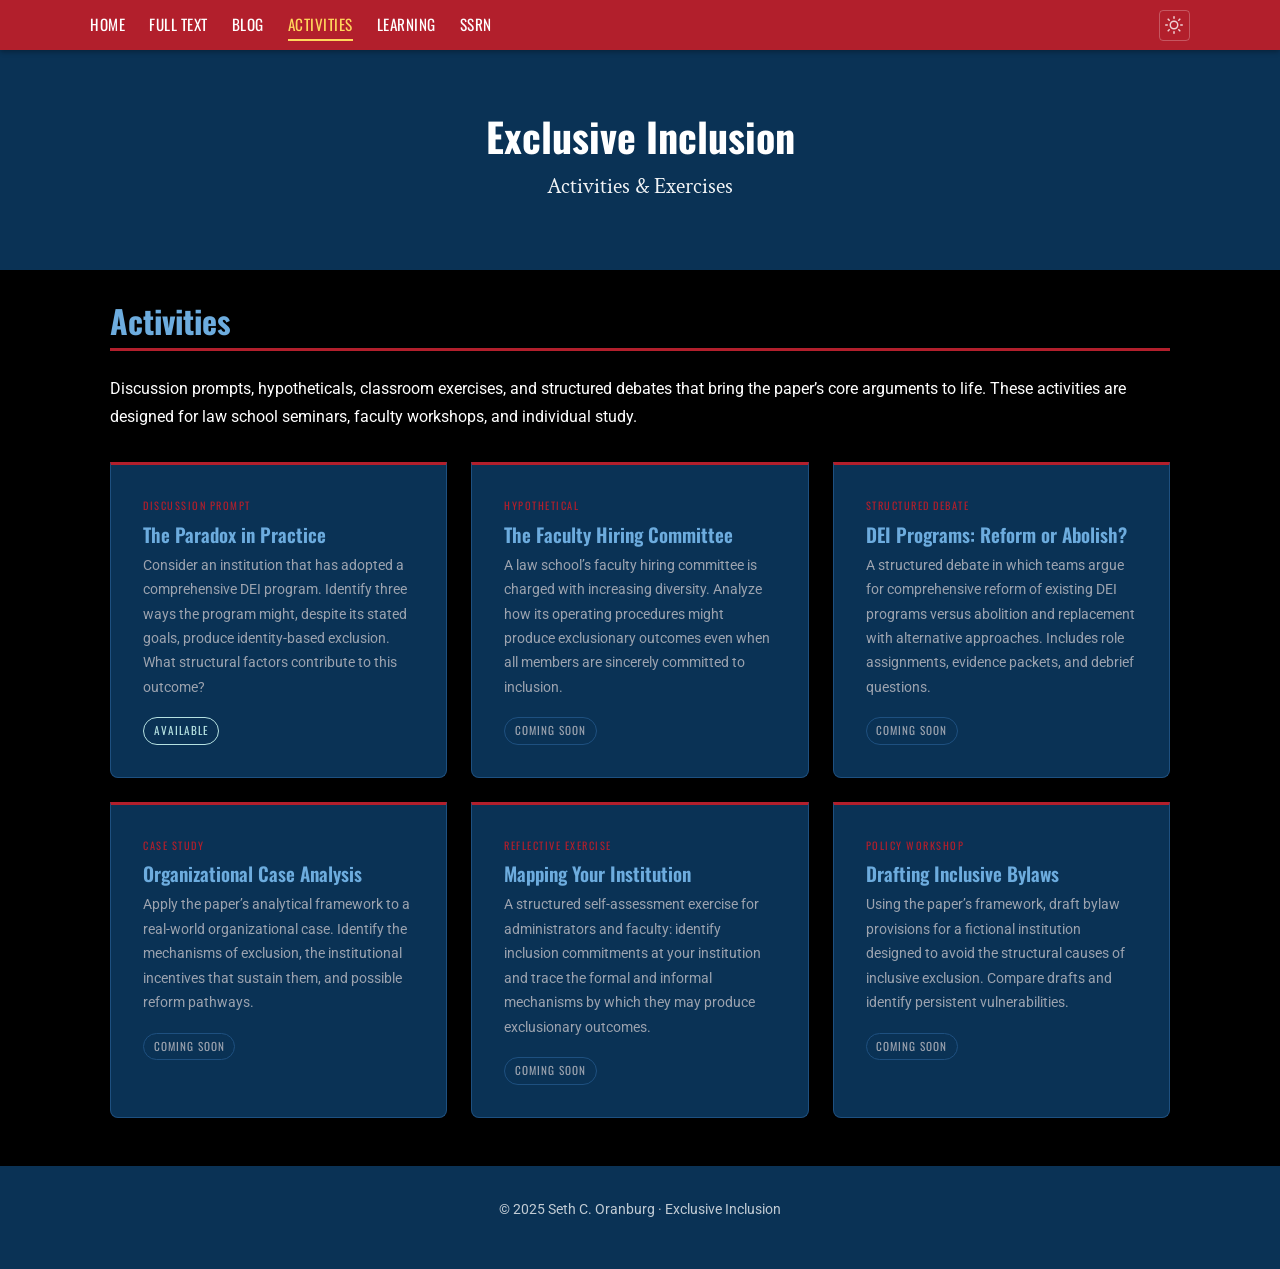
==== activities/index.html @ 9da7eeea "Add site structure: landing page, paper, blog, activities, learning, inbox, and shared oranburg-styl" ====
<!DOCTYPE html>
<html lang="en" data-theme="dark">
<head>
  <meta charset="UTF-8">
  <meta name="viewport" content="width=device-width, initial-scale=1.0">
  <title>Activities — Exclusive Inclusion</title>
  <meta name="description" content="Discussion prompts, hypotheticals, and classroom exercises for Exclusive Inclusion by Seth C. Oranburg.">
  <link rel="preconnect" href="https://fonts.googleapis.com">
  <link rel="preconnect" href="https://fonts.gstatic.com" crossorigin>
  <link href="https://fonts.googleapis.com/css2?family=Crimson+Text:ital,wght@0,400;0,600;0,700;1,400;1,600&family=Oswald:wght@200..700&family=Roboto:ital,wght@0,400;0,500;1,400&display=swap" rel="stylesheet">
  <link rel="stylesheet" href="../assets/css/oranburg-style.css">
  <style>
    .activity-grid {
      display: grid;
      grid-template-columns: repeat(auto-fit, minmax(300px, 1fr));
      gap: var(--space-lg);
      margin: var(--space-xl) 0;
    }
    .activity-card {
      background: var(--bg-secondary);
      border: 1px solid var(--border);
      border-top: 3px solid var(--accent-red);
      border-radius: 0 0 var(--radius-md) var(--radius-md);
      padding: var(--space-xl);
    }
    .activity-type {
      font-family: var(--font-headline);
      font-size: 0.65rem;
      text-transform: uppercase;
      letter-spacing: 1.5px;
      color: var(--accent-red);
      margin-bottom: var(--space-sm);
      display: block;
    }
    .activity-card h3 {
      font-family: var(--font-headline);
      font-size: 1.2rem;
      color: var(--accent);
      margin: 0 0 var(--space-sm);
    }
    .activity-card p {
      color: var(--muted);
      font-size: 0.9rem;
      margin: 0 0 var(--space-md);
    }
    .activity-card .status {
      font-family: var(--font-headline);
      font-size: 0.7rem;
      text-transform: uppercase;
      letter-spacing: 1px;
      color: var(--muted);
      border: 1px solid var(--border);
      border-radius: var(--radius-pill);
      padding: 0.2rem 0.6rem;
      display: inline-block;
    }
    .activity-card .status.available {
      color: var(--teal);
      border-color: var(--teal);
    }
  </style>
  <script>
    (function(){
      try { var t=localStorage.getItem('ei-theme'); document.documentElement.setAttribute('data-theme',t==='light'||t==='dark'?t:'dark'); } catch(e){}
    })();
  </script>
</head>
<body>
  <nav class="site-nav" aria-label="Site navigation">
    <ul>
      <li><a href="../">Home</a></li>
      <li><a href="../paper/">Full Text</a></li>
      <li><a href="../blog/">Blog</a></li>
      <li><a href="../activities/" aria-current="page">Activities</a></li>
      <li><a href="../learning/">Learning</a></li>
      <li><a href="https://dx.doi.org/10.2139/ssrn.6423378" target="_blank" rel="noopener noreferrer">SSRN</a></li>
      <li>
        <button class="theme-toggle" id="themeToggle" aria-label="Toggle light/dark mode">
          <svg class="icon-sun" width="18" height="18" viewBox="0 0 24 24" fill="none" stroke="currentColor" stroke-width="2" stroke-linecap="round" stroke-linejoin="round" aria-hidden="true"><circle cx="12" cy="12" r="5"/><line x1="12" y1="1" x2="12" y2="3"/><line x1="12" y1="21" x2="12" y2="23"/><line x1="4.22" y1="4.22" x2="5.64" y2="5.64"/><line x1="18.36" y1="18.36" x2="19.78" y2="19.78"/><line x1="1" y1="12" x2="3" y2="12"/><line x1="21" y1="12" x2="23" y2="12"/><line x1="4.22" y1="19.78" x2="5.64" y2="18.36"/><line x1="18.36" y1="5.64" x2="19.78" y2="4.22"/></svg>
          <svg class="icon-moon" width="18" height="18" viewBox="0 0 24 24" fill="none" stroke="currentColor" stroke-width="2" stroke-linecap="round" stroke-linejoin="round" aria-hidden="true"><path d="M21 12.79A9 9 0 1 1 11.21 3 7 7 0 0 0 21 12.79z"/></svg>
        </button>
      </li>
    </ul>
  </nav>

  <header class="site-header">
    <a href="../" class="site-title">Exclusive Inclusion</a>
    <p class="site-tagline">Activities &amp; Exercises</p>
  </header>

  <main class="site-content">
    <h2>Activities</h2>
    <p>Discussion prompts, hypotheticals, classroom exercises, and structured debates that bring the paper&rsquo;s core arguments to life. These activities are designed for law school seminars, faculty workshops, and individual study.</p>

    <div class="activity-grid">
      <div class="activity-card">
        <span class="activity-type">Discussion Prompt</span>
        <h3>The Paradox in Practice</h3>
        <p>Consider an institution that has adopted a comprehensive DEI program. Identify three ways the program might, despite its stated goals, produce identity-based exclusion. What structural factors contribute to this outcome?</p>
        <span class="status available">Available</span>
      </div>

      <div class="activity-card">
        <span class="activity-type">Hypothetical</span>
        <h3>The Faculty Hiring Committee</h3>
        <p>A law school&rsquo;s faculty hiring committee is charged with increasing diversity. Analyze how its operating procedures might produce exclusionary outcomes even when all members are sincerely committed to inclusion.</p>
        <span class="status">Coming Soon</span>
      </div>

      <div class="activity-card">
        <span class="activity-type">Structured Debate</span>
        <h3>DEI Programs: Reform or Abolish?</h3>
        <p>A structured debate in which teams argue for comprehensive reform of existing DEI programs versus abolition and replacement with alternative approaches. Includes role assignments, evidence packets, and debrief questions.</p>
        <span class="status">Coming Soon</span>
      </div>

      <div class="activity-card">
        <span class="activity-type">Case Study</span>
        <h3>Organizational Case Analysis</h3>
        <p>Apply the paper&rsquo;s analytical framework to a real-world organizational case. Identify the mechanisms of exclusion, the institutional incentives that sustain them, and possible reform pathways.</p>
        <span class="status">Coming Soon</span>
      </div>

      <div class="activity-card">
        <span class="activity-type">Reflective Exercise</span>
        <h3>Mapping Your Institution</h3>
        <p>A structured self-assessment exercise for administrators and faculty: identify inclusion commitments at your institution and trace the formal and informal mechanisms by which they may produce exclusionary outcomes.</p>
        <span class="status">Coming Soon</span>
      </div>

      <div class="activity-card">
        <span class="activity-type">Policy Workshop</span>
        <h3>Drafting Inclusive Bylaws</h3>
        <p>Using the paper&rsquo;s framework, draft bylaw provisions for a fictional institution designed to avoid the structural causes of inclusive exclusion. Compare drafts and identify persistent vulnerabilities.</p>
        <span class="status">Coming Soon</span>
      </div>
    </div>
  </main>

  <footer class="site-footer">
    <p>&copy; 2025 Seth C. Oranburg &middot; <a href="../">Exclusive Inclusion</a></p>
  </footer>

  <script>
    document.getElementById('themeToggle').addEventListener('click', function() {
      var html = document.documentElement;
      var next = html.getAttribute('data-theme') === 'dark' ? 'light' : 'dark';
      html.setAttribute('data-theme', next);
      try { localStorage.setItem('ei-theme', next); } catch(e) {}
    });
  </script>
</body>
</html>
---- assets/css/oranburg-style.css ----
/* ==========================================================================
   Oranburg Style — Shared Design Tokens & Base Styles
   Canonical style foundation shared across all Oranburg academic sites.
   ========================================================================== */

/* ---------- Design Tokens ---------- */

:root, [data-theme="dark"] {
  --blue-deep:    #0A3255;
  --blue-bright:  #2459A9;
  --blue-light:   #6DACDE;
  --red-deep:     #B21F2C;
  --red-bright:   #E82F35;
  --red-light:    #E96955;
  --yellow:       #FFD65C;
  --teal:         #B5E1E1;

  --bg:           #000000;
  --bg-secondary: #0A3255;
  --bg-soft:      #0D3D68;
  --text:         #FFFFFF;
  --muted:        #9CA3AF;
  --border:       #1E5080;
  --accent:       #6DACDE;
  --accent-2:     #B5E1E1;
  --accent-red:   #B21F2C;

  --font-headline: 'Oswald', sans-serif;
  --font-body:     'Roboto', sans-serif;
  --font-accent:   'Crimson Text', serif;
  --font-mono:     'Roboto Mono', 'Consolas', 'Courier New', monospace;

  --max-width:     1100px;
  --radius-sm:     4px;
  --radius-md:     8px;
  --radius-pill:   999px;

  --space-xs:  0.25rem;
  --space-sm:  0.5rem;
  --space-md:  1rem;
  --space-lg:  1.5rem;
  --space-xl:  2rem;
  --space-2xl: 3rem;
  --space-3xl: 4rem;
}

[data-theme="light"] {
  --bg:           #FFFFFF;
  --bg-secondary: #F8F9FA;
  --bg-soft:      #E9ECEF;
  --text:         #000000;
  --muted:        #555555;
  --border:       #D0D8E4;
  --accent:       #2459A9;
  --accent-2:     #1a3e7a;
  --accent-red:   #B21F2C;
}

/* ---------- Reset & Base ---------- */

*, *::before, *::after { box-sizing: border-box; }

body {
  margin: 0;
  font-family: var(--font-body);
  font-size: 1rem;
  line-height: 1.7;
  color: var(--text);
  background: var(--bg);
}

a { color: var(--accent); text-decoration: none; transition: color 0.2s; }
a:hover { color: var(--accent-2); }
img { max-width: 100%; height: auto; display: block; }
p { margin: 0 0 var(--space-md); }

.authority, .literary { font-family: var(--font-accent); }

/* ---------- Typography ---------- */

h1 {
  font-family: var(--font-headline);
  font-size: 2.5rem;
  font-weight: 700;
  line-height: 1.1;
  color: var(--accent);
}

h2 {
  font-family: var(--font-headline);
  font-size: 2rem;
  font-weight: 700;
  line-height: 1.2;
  color: var(--accent);
  margin-bottom: var(--space-lg);
  border-bottom: 3px solid var(--accent-red);
  padding-bottom: var(--space-sm);
}

h3 {
  font-family: var(--font-headline);
  font-size: 1.4rem;
  font-weight: 600;
  line-height: 1.2;
  color: var(--accent-2);
  margin: var(--space-xl) 0 var(--space-md) 0;
}

h4 {
  font-family: var(--font-body);
  font-size: 1.1rem;
  font-weight: 500;
  color: var(--accent-red);
  margin: var(--space-lg) 0 var(--space-sm) 0;
}

blockquote {
  font-family: var(--font-accent);
  font-size: 1.15rem;
  line-height: 1.8;
  color: var(--accent-2);
  border-left: 4px solid var(--accent-red);
  margin: var(--space-xl) 0;
  padding: var(--space-md) var(--space-xl);
  background: var(--bg-secondary);
  border-radius: 0 var(--radius-md) var(--radius-md) 0;
}

/* ---------- Header ---------- */

.site-header {
  background: var(--bg-secondary);
  color: var(--text);
  padding: var(--space-3xl) var(--space-xl);
  text-align: center;
}

.site-title {
  font-family: var(--font-headline);
  font-size: 2.5rem;
  font-weight: 700;
  line-height: 1.1;
  color: var(--text);
  text-decoration: none;
  display: block;
}

.site-title:hover { color: var(--yellow); }

.site-tagline {
  font-family: var(--font-accent);
  font-size: 1.4rem;
  opacity: 0.95;
  margin: 0.6rem 0 0;
}

/* ---------- Navigation ---------- */

.site-nav {
  background-color: var(--red-deep);
  padding: 0.6rem var(--space-md);
  position: sticky;
  top: 0;
  z-index: 100;
  box-shadow: 0 2px 5px rgba(0, 0, 0, 0.3);
}

.site-nav ul {
  list-style: none;
  margin: 0 auto;
  padding: 0;
  display: flex;
  flex-wrap: wrap;
  align-items: center;
  gap: var(--space-xs) var(--space-lg);
  max-width: var(--max-width);
  justify-content: center;
}

.site-nav li:last-child { margin-left: auto; }

.site-nav a {
  color: #FFFFFF;
  text-decoration: none;
  font-family: var(--font-headline);
  font-size: 0.95rem;
  text-transform: uppercase;
  letter-spacing: 0.5px;
  padding: var(--space-xs) 0;
  border-bottom: 2px solid transparent;
  transition: border-color 0.2s, color 0.2s;
}

.site-nav a:hover,
.site-nav a:focus-visible,
.site-nav a[aria-current="page"] {
  color: var(--yellow);
  border-bottom-color: var(--yellow);
}

/* ---------- Theme Toggle ---------- */

.theme-toggle {
  background: transparent;
  border: 1px solid rgba(255, 255, 255, 0.25);
  border-radius: var(--radius-sm);
  padding: 0.35rem;
  cursor: pointer;
  display: flex;
  align-items: center;
  justify-content: center;
  color: rgba(255, 255, 255, 0.8);
  transition: border-color 0.2s, color 0.2s;
}

.theme-toggle:hover,
.theme-toggle:focus-visible {
  border-color: var(--yellow);
  color: var(--yellow);
}

[data-theme="dark"] .theme-toggle .icon-moon { display: none; }
[data-theme="dark"] .theme-toggle .icon-sun  { display: block; }
[data-theme="light"] .theme-toggle .icon-sun  { display: none; }
[data-theme="light"] .theme-toggle .icon-moon { display: block; }

/* ---------- Main Content ---------- */

.site-content {
  max-width: var(--max-width);
  margin: var(--space-xl) auto;
  padding: 0 1.25rem;
}

/* ---------- Cards ---------- */

.card-grid {
  display: grid;
  grid-template-columns: repeat(auto-fit, minmax(280px, 1fr));
  gap: var(--space-lg);
  margin: var(--space-xl) 0;
}

.card {
  display: block;
  background: var(--bg-secondary);
  border: 1px solid var(--border);
  border-radius: var(--radius-md);
  padding: var(--space-xl);
  text-decoration: none;
  color: var(--text);
  transition: border-color 0.2s, transform 0.2s;
}

.card:hover {
  border-color: var(--accent);
  transform: translateY(-3px);
  color: var(--text);
}

.card-label {
  font-family: var(--font-headline);
  font-size: 0.65rem;
  text-transform: uppercase;
  letter-spacing: 1.5px;
  color: var(--accent-red);
  margin-bottom: var(--space-sm);
  display: block;
}

.card h3 {
  font-family: var(--font-headline);
  font-size: 1.2rem;
  color: var(--accent);
  margin: 0 0 var(--space-xs);
}

.card p {
  color: var(--muted);
  font-size: 0.9rem;
  margin: 0;
}

/* ---------- Buttons ---------- */

.btn {
  display: inline-block;
  padding: 0.6rem 1.5rem;
  border-radius: var(--radius-md);
  font-family: var(--font-headline);
  font-size: 0.95rem;
  text-decoration: none;
  transition: transform 0.2s;
  cursor: pointer;
  border: none;
}

.btn:hover { transform: translateY(-2px); }

.btn-primary {
  background: var(--red-deep);
  color: #fff;
}

.btn-primary:hover { color: #fff; background: var(--red-bright); }

.btn-secondary {
  background: var(--bg-soft);
  color: var(--accent);
  border: 1px solid var(--border);
}

/* ---------- Footer ---------- */

.site-footer {
  background: var(--blue-deep);
  color: rgba(255, 255, 255, 0.75);
  text-align: center;
  padding: var(--space-xl) var(--space-md);
  font-size: 0.85rem;
  margin-top: var(--space-2xl);
}

.site-footer a {
  color: rgba(255, 255, 255, 0.75);
  transition: color 0.2s;
}

.site-footer a:hover { color: var(--yellow); }

/* ---------- Responsive ---------- */

@media (max-width: 600px) {
  .site-header { padding: 2.5rem 1.25rem; }
  .site-title { font-size: 1.75rem; }
  h1 { font-size: 2rem; }
  h2 { font-size: 1.5rem; }
}
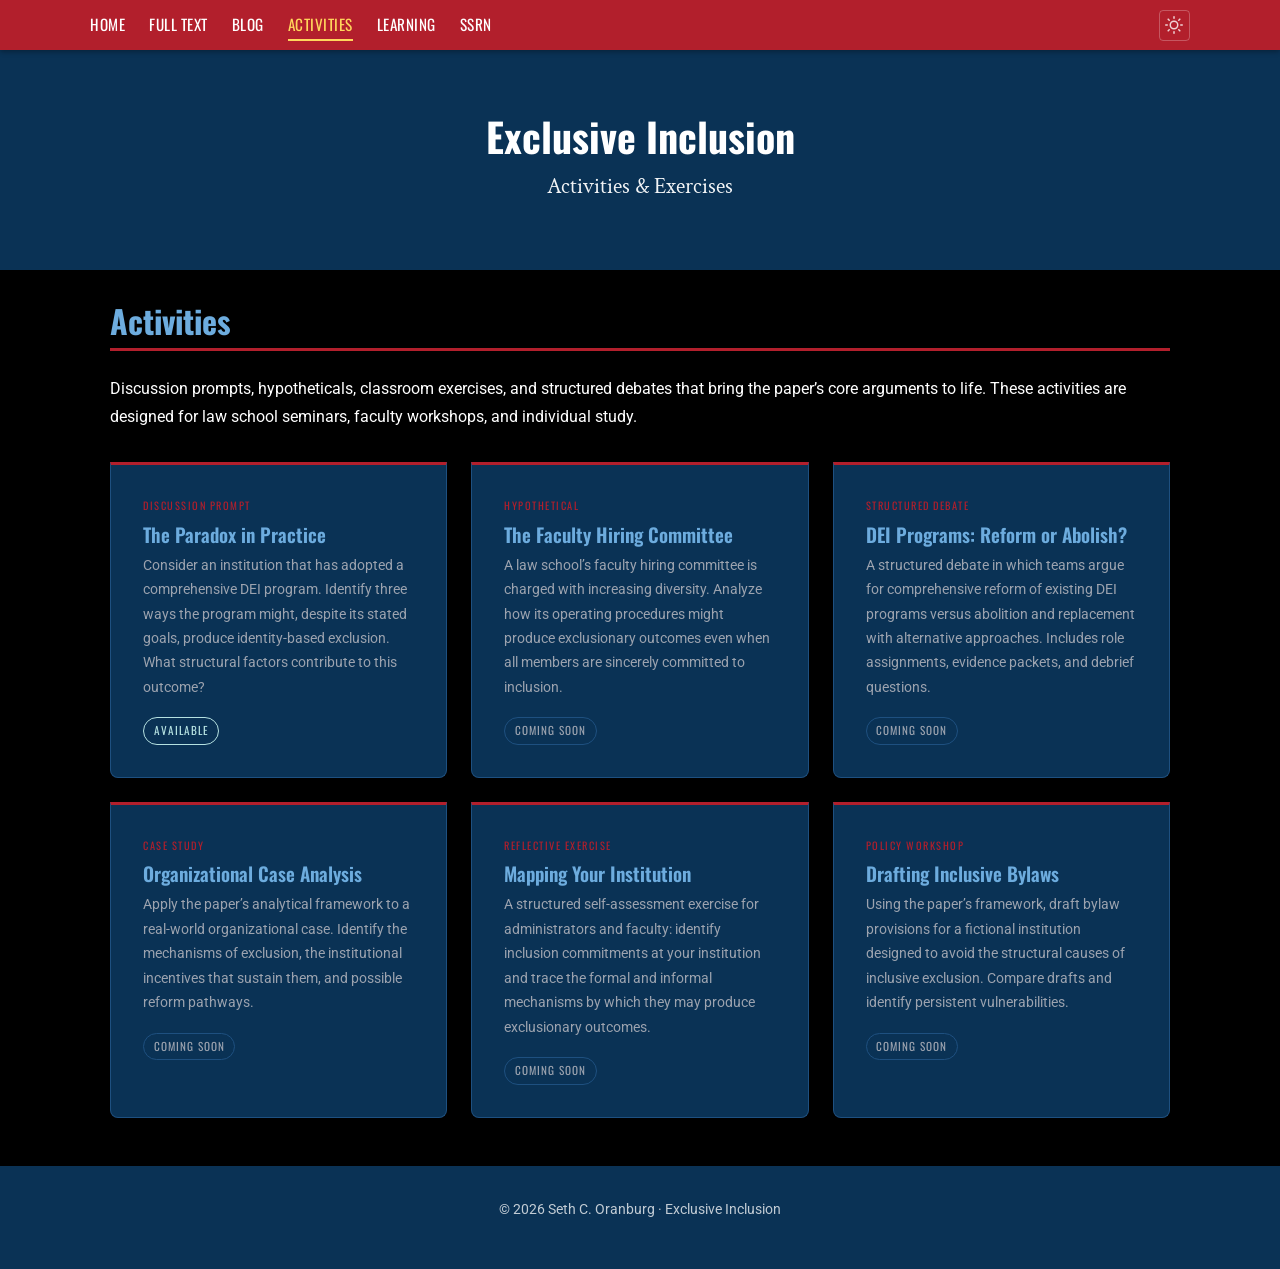
==== commit f65cb04a: "feat: add ExI Legal Universe Map (D3.js), fix network.html data loading, fix copyright year Agent-Lo" ====
--- a/activities/index.html
+++ b/activities/index.html
@@ -138,7 +138,7 @@
   </main>
 
   <footer class="site-footer">
-    <p>&copy; 2025 Seth C. Oranburg &middot; <a href="../">Exclusive Inclusion</a></p>
+    <p>&copy; 2026 Seth C. Oranburg &middot; <a href="../">Exclusive Inclusion</a></p>
   </footer>
 
   <script>
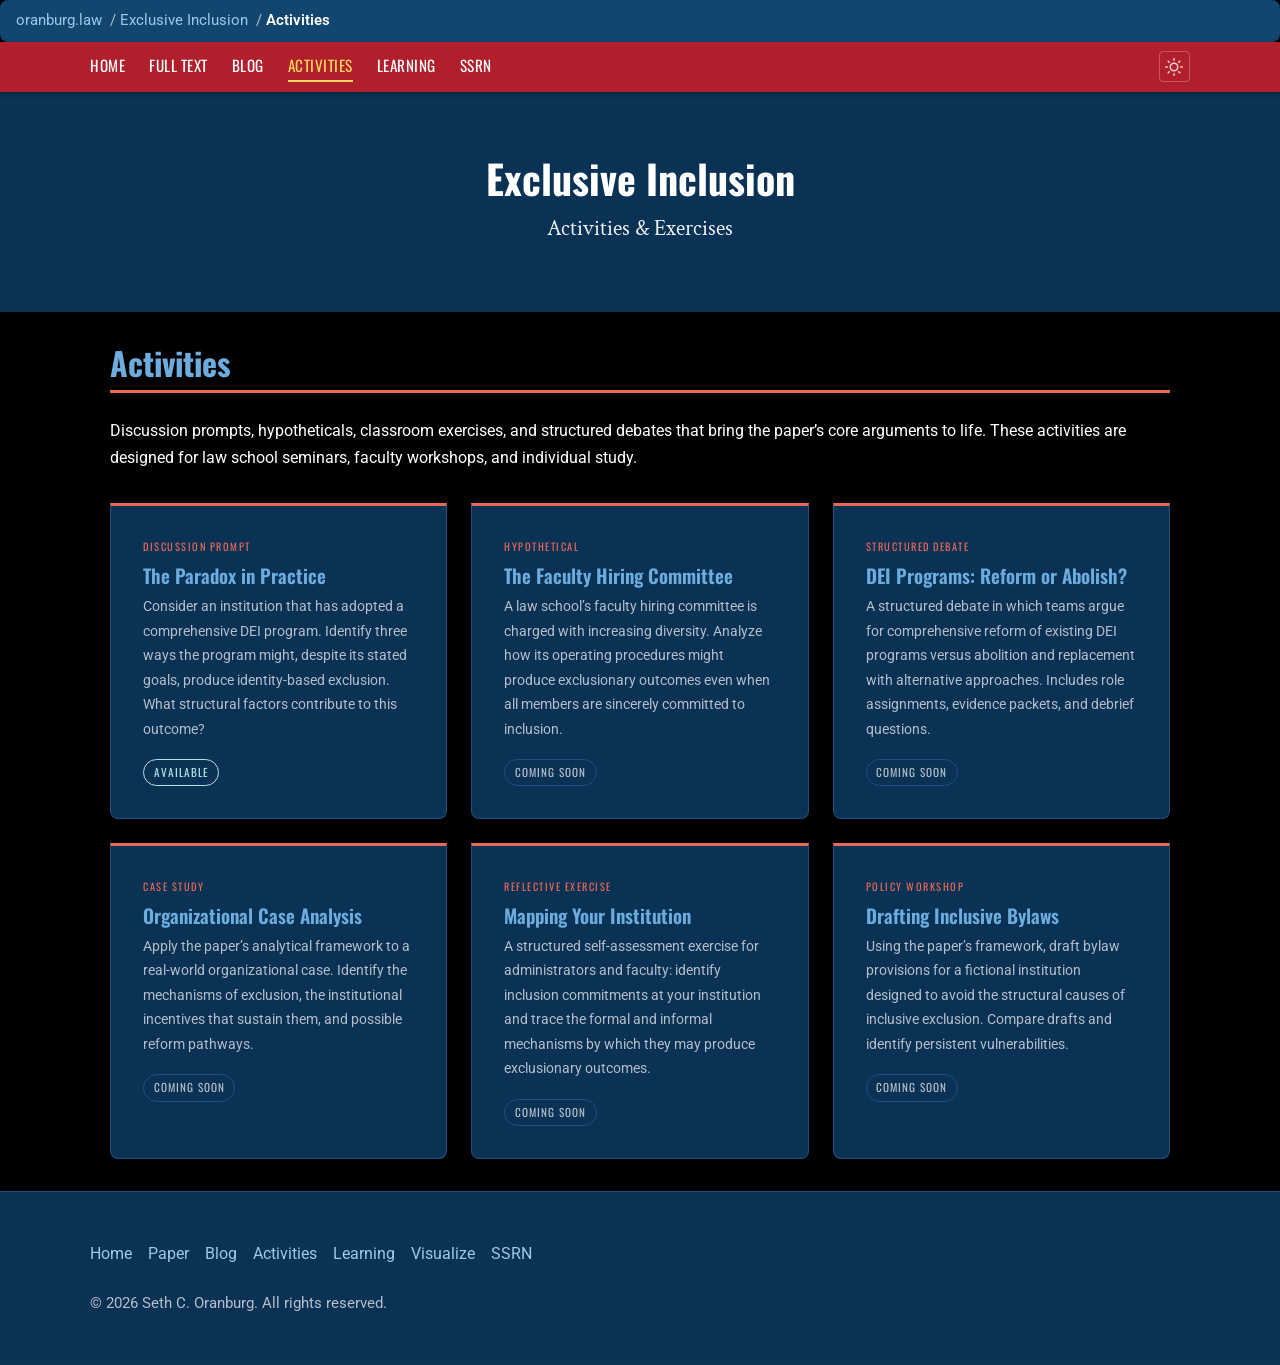
==== commit d53e140a: "Adopt shared Oranburg design system (tokens, breadcrumb, footer)" ====
--- a/activities/index.html
+++ b/activities/index.html
@@ -64,8 +64,18 @@
       try { var t=localStorage.getItem('ei-theme'); document.documentElement.setAttribute('data-theme',t==='light'||t==='dark'?t:'dark'); } catch(e){}
     })();
   </script>
+  <link rel="stylesheet" href="../assets/css/og-tokens.css">
 </head>
 <body>
+
+<nav aria-label="Breadcrumb" class="og-breadcrumb">
+  <ol>
+      <li><a href="https://oranburg.law">oranburg.law</a></li>
+      <li><a href="/">Exclusive Inclusion</a></li>
+      <li><span aria-current="page">Activities</span></li>
+  </ol>
+</nav>
+
   <nav class="site-nav" aria-label="Site navigation">
     <ul>
       <li><a href="../">Home</a></li>
@@ -137,9 +147,23 @@
     </div>
   </main>
 
-  <footer class="site-footer">
-    <p>&copy; 2026 Seth C. Oranburg &middot; <a href="../">Exclusive Inclusion</a></p>
-  </footer>
+  <footer role="contentinfo" class="og-footer">
+  <div class="og-footer-inner">
+    <nav aria-label="Footer">
+      <ul>
+        <li><a href="https://oranburg.law">Home</a></li>
+        <li><a href="/paper/">Paper</a></li>
+        <li><a href="/blog/">Blog</a></li>
+        <li><a href="/activities/">Activities</a></li>
+        <li><a href="/learning/">Learning</a></li>
+        <li><a href="/visualize/">Visualize</a></li>
+        <li><a href="https://ssrn.com/abstract=6423378">SSRN</a></li>
+      </ul>
+    </nav>
+    <p class="og-footer-copyright">&copy; 2026 Seth C. Oranburg. All rights reserved.</p>
+  </div>
+</footer>
+
 
   <script>
     document.getElementById('themeToggle').addEventListener('click', function() {
--- a/assets/css/og-tokens.css
+++ b/assets/css/og-tokens.css
@@ -0,0 +1,153 @@
+/* % voice-check: skip (CSS custom-property names require -- syntax) */
+:root, [data-theme="dark"] {
+  /* Brand palette (constant across modes) */
+  --og-blue-deep: #0A3255; --og-blue-bright: #2459A9; --og-blue-light: #6DACDE;
+  --og-red-deep: #B21F2C; --og-red-bright: #E82F35; --og-red-light: #E96955;
+  --og-yellow: #FFD65C; --og-teal: #B5E1E1;
+  /* Functional, dark mode (pure black for OLED) */
+  --og-bg: #000000; --og-bg-panel: #0A3255; --og-bg-soft: #12466F;
+  --og-ink: #FFFFFF; --og-ink-muted: #B6BEC9; --og-rule: #1E5080;
+  --og-link: #6DACDE; --og-link-onpanel: #9CC9E8; --og-accent: #B5E1E1;
+  --og-accent-red: #E96955; /* AA on black; reserve --og-red-deep for >=24px/bold + fills */
+  /* Heading text colors, dark */
+  --og-heading-1: #6DACDE; --og-heading-2: #FFFFFF; --og-heading-3: #9CC9E8;
+  /* Typography */
+  --og-font-headline: 'Oswald', sans-serif;
+  --og-font-body: 'Roboto', 'Helvetica Neue', 'Arial', sans-serif;
+  --og-font-accent: 'Crimson Text', 'Georgia', serif;
+  --og-font-mono: 'Roboto Mono', 'Consolas', 'Courier New', monospace;
+  --og-font-hebrew: 'Frank Ruhl Libre', 'Noto Serif Hebrew', serif;
+  --og-size-body: clamp(1rem, 0.95rem + 0.25vw, 1.125rem);
+  --og-size-small: clamp(0.85rem, 0.82rem + 0.15vw, 0.95rem);
+  --og-size-h3: clamp(1.3rem, 1.15rem + 0.7vw, 1.6rem);
+  --og-size-h2: clamp(1.6rem, 1.35rem + 1.1vw, 2rem);
+  --og-size-h1: clamp(2rem, 1.6rem + 1.8vw, 2.75rem);
+  --og-line-body: 1.7; --og-line-heading: 1.15;
+  /* Layout + spacing */
+  --og-max-width: 1100px; --og-radius-sm: 4px; --og-radius-md: 8px; --og-radius-pill: 999px;
+  --og-space-xs: 0.25rem; --og-space-sm: 0.5rem; --og-space-md: 1rem;
+  --og-space-lg: 1.5rem; --og-space-xl: 2rem; --og-space-2xl: 3rem; --og-space-3xl: 4rem;
+}
+[data-theme="light"] {
+  --og-bg: #FFFFFF; --og-bg-panel: #F8F9FA; --og-bg-soft: #E9ECEF;
+  --og-ink: #1A1A1A; --og-ink-muted: #555555; --og-rule: #D0D8E4;
+  --og-link: #2459A9; --og-link-onpanel: #2459A9;
+  --og-accent: #176D6D; /* non-brand a11y substitution, pending approval */
+  --og-accent-red: #B21F2C;
+  --og-heading-1: #0A3255; --og-heading-2: #0A3255; --og-heading-3: #2459A9;
+}
+@media (prefers-reduced-motion: reduce) {
+  *, *::before, *::after {
+    animation-duration: 0.01ms !important; animation-iteration-count: 1 !important;
+    transition-duration: 0.01ms !important; scroll-behavior: auto !important;
+  }
+}
+/* COMPATIBILITY SHIM: keep one release during the og- migration, then delete.
+   Aliases retired short names to the canonical --og- values. */
+:root, [data-theme="dark"], [data-theme="light"] {
+  --bg: var(--og-bg); --bg-secondary: var(--og-bg-panel); --bg-soft: var(--og-bg-soft);
+  --text: var(--og-ink); --muted: var(--og-ink-muted); --border: var(--og-rule);
+  --accent: var(--og-link); --accent-2: var(--og-accent); --accent-red: var(--og-accent-red);
+  --blue-deep: var(--og-blue-deep); --blue-bright: var(--og-blue-bright); --blue-light: var(--og-blue-light);
+  --red-deep: var(--og-red-deep); --red-bright: var(--og-red-bright); --red-light: var(--og-red-light);
+  --yellow: var(--og-yellow); --teal: var(--og-teal);
+  --font-headline: var(--og-font-headline); --font-body: var(--og-font-body);
+  --font-accent: var(--og-font-accent); --font-mono: var(--og-font-mono); --font-hebrew: var(--og-font-hebrew);
+  --max-width: var(--og-max-width); --radius-sm: var(--og-radius-sm);
+  --radius-md: var(--og-radius-md); --radius-pill: var(--og-radius-pill);
+  --space-xs: var(--og-space-xs); --space-sm: var(--og-space-sm); --space-md: var(--og-space-md);
+  --space-lg: var(--og-space-lg); --space-xl: var(--og-space-xl);
+  --space-2xl: var(--og-space-2xl); --space-3xl: var(--og-space-3xl);
+}
+
+/* ==========================================================================
+   Shared component styles: breadcrumb + footer
+   These rules are identical for every stack. The HTML partial, the Astro
+   component, and the React component all emit the same class names and the
+   same structure, so this one sheet styles all three.
+   ========================================================================== */
+
+/* ---- Breadcrumb (WCAG 2.4.7 / 2.4.11) ---------------------------------- */
+.og-breadcrumb {
+  font-size: var(--og-size-small);
+  line-height: var(--og-line-body);
+  color: var(--og-ink-muted);
+  background: var(--og-bg-soft);
+  padding: var(--og-space-sm) var(--og-space-md);
+  border-radius: var(--og-radius-md);
+}
+.og-breadcrumb ol {
+  list-style: none;
+  margin: 0;
+  padding: 0;
+  display: flex;
+  flex-wrap: wrap;
+  align-items: center;
+  gap: var(--og-space-xs);
+}
+.og-breadcrumb li {
+  display: inline-flex;
+  align-items: center;
+}
+/* CSS-generated separator, never an in-DOM glyph. */
+.og-breadcrumb li + li::before {
+  content: "/";
+  margin: 0 var(--og-space-xs);
+  color: var(--og-ink-muted);
+}
+.og-breadcrumb a {
+  color: var(--og-link-onpanel);
+  text-decoration: none;
+}
+.og-breadcrumb a:hover {
+  text-decoration: underline;
+}
+.og-breadcrumb [aria-current="page"] {
+  color: var(--og-ink);
+  font-weight: 600;
+}
+.og-breadcrumb a:focus-visible {
+  outline: 2px solid var(--og-link-onpanel);
+  outline-offset: 2px;
+  border-radius: var(--og-radius-sm);
+}
+
+/* ---- Footer (one contentinfo per page) --------------------------------- */
+.og-footer {
+  background: var(--og-bg-panel);
+  color: var(--og-ink);
+  border-top: 1px solid var(--og-rule);
+  padding: var(--og-space-2xl) var(--og-space-md);
+}
+.og-footer-inner {
+  max-width: var(--og-max-width);
+  margin: 0 auto;
+  display: flex;
+  flex-direction: column;
+  gap: var(--og-space-lg);
+}
+.og-footer nav ul {
+  list-style: none;
+  margin: 0;
+  padding: 0;
+  display: flex;
+  flex-wrap: wrap;
+  gap: var(--og-space-md);
+}
+.og-footer a {
+  color: var(--og-link-onpanel);
+  text-decoration: none;
+}
+.og-footer a:hover {
+  text-decoration: underline;
+}
+.og-footer a:focus-visible {
+  outline: 2px solid var(--og-link-onpanel);
+  outline-offset: 2px;
+  border-radius: var(--og-radius-sm);
+}
+.og-footer-copyright {
+  font-size: var(--og-size-small);
+  color: var(--og-ink-muted);
+  margin: 0;
+}
